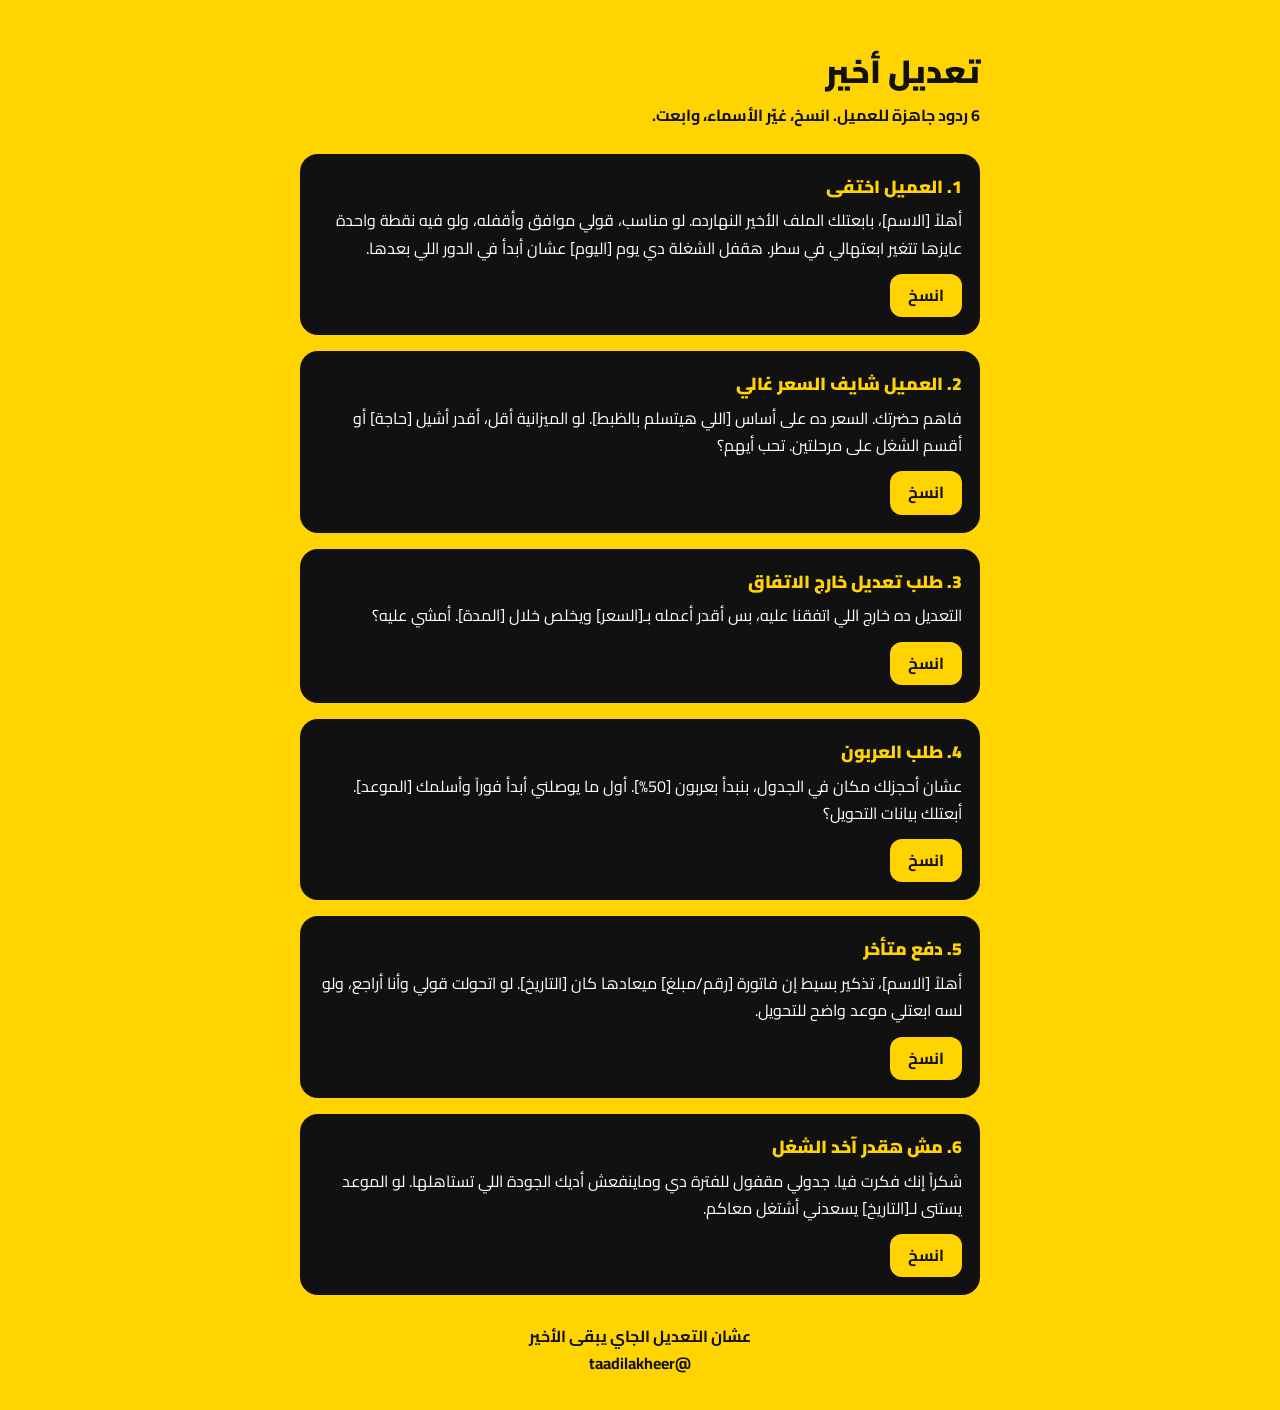
==== index.html @ f3acf8b4 "Add initial HTML template for client response forms" ====
<!doctype html>
<html lang="ar" dir="rtl">
<head>
<meta charset="utf-8">
<meta name="viewport" content="width=device-width,initial-scale=1">
<title>تعديل أخير | قوالب الرد على العميل</title>
<meta name="description" content="قوالب جاهزة بالمصري للرد على العملاء: متابعة، سعر، تعديلات، عربون. انسخ وابعت.">
<style>
@import url('https://fonts.googleapis.com/css2?family=Cairo:wght@400;700;900&display=swap');
*{box-sizing:border-box;margin:0}
body{background:#FFD400;color:#111;font-family:'Cairo',system-ui,sans-serif;line-height:1.7;padding:20px}
.wrap{max-width:680px;margin:0 auto}
h1{font-size:2rem;font-weight:900;margin:24px 0 4px}
.sub{font-weight:700;margin-bottom:24px}
.card{background:#111;color:#FFD400;border-radius:18px;padding:18px;margin-bottom:16px}
.card h2{font-size:1.1rem;font-weight:900;margin-bottom:6px}
.card p{color:#fff;white-space:pre-line;margin-bottom:12px}
button{font:inherit;font-weight:700;background:#FFD400;color:#111;border:0;border-radius:12px;padding:8px 18px;cursor:pointer}
button.done{background:#fff}
footer{text-align:center;font-weight:700;margin:28px 0 12px}
</style>
</head>
<body>
<div class="wrap">
<h1>تعديل أخير</h1>
<div class="sub">6 ردود جاهزة للعميل. انسخ، غيّر الأسماء، وابعت.</div>

<div class="card"><h2>1. العميل اختفى</h2>
<p id="t1">أهلاً [الاسم]، بابعتلك الملف الأخير النهارده. لو مناسب، قولي موافق وأقفله، ولو فيه نقطة واحدة عايزها تتغير ابعتهالي في سطر. هقفل الشغلة دي يوم [اليوم] عشان أبدأ في الدور اللي بعدها.</p>
<button onclick="c('t1',this)">انسخ</button></div>

<div class="card"><h2>2. العميل شايف السعر غالي</h2>
<p id="t2">فاهم حضرتك. السعر ده على أساس [اللي هيتسلم بالظبط]. لو الميزانية أقل، أقدر أشيل [حاجة] أو أقسم الشغل على مرحلتين. تحب أيهم؟</p>
<button onclick="c('t2',this)">انسخ</button></div>

<div class="card"><h2>3. طلب تعديل خارج الاتفاق</h2>
<p id="t3">التعديل ده خارج اللي اتفقنا عليه، بس أقدر أعمله بـ[السعر] ويخلص خلال [المدة]. أمشي عليه؟</p>
<button onclick="c('t3',this)">انسخ</button></div>

<div class="card"><h2>4. طلب العربون</h2>
<p id="t4">عشان أحجزلك مكان في الجدول، بنبدأ بعربون [50%]. أول ما يوصلني أبدأ فوراً وأسلمك [الموعد]. أبعتلك بيانات التحويل؟</p>
<button onclick="c('t4',this)">انسخ</button></div>

<div class="card"><h2>5. دفع متأخر</h2>
<p id="t5">أهلاً [الاسم]، تذكير بسيط إن فاتورة [رقم/مبلغ] ميعادها كان [التاريخ]. لو اتحولت قولي وأنا أراجع، ولو لسه ابعتلي موعد واضح للتحويل.</p>
<button onclick="c('t5',this)">انسخ</button></div>

<div class="card"><h2>6. مش هقدر آخد الشغل</h2>
<p id="t6">شكراً إنك فكرت فيا. جدولي مقفول للفترة دي وماينفعش أديك الجودة اللي تستاهلها. لو الموعد يستنى لـ[التاريخ] يسعدني أشتغل معاكم.</p>
<button onclick="c('t6',this)">انسخ</button></div>

<footer>عشان التعديل الجاي يبقى الأخير<br>@taadilakheer</footer>
</div>
<script>
function c(id,b){navigator.clipboard.writeText(document.getElementById(id).innerText).then(function(){b.textContent='اتنسخ';b.className='done';setTimeout(function(){b.textContent='انسخ';b.className=''},1500)})}
</script>
</body>
</html>
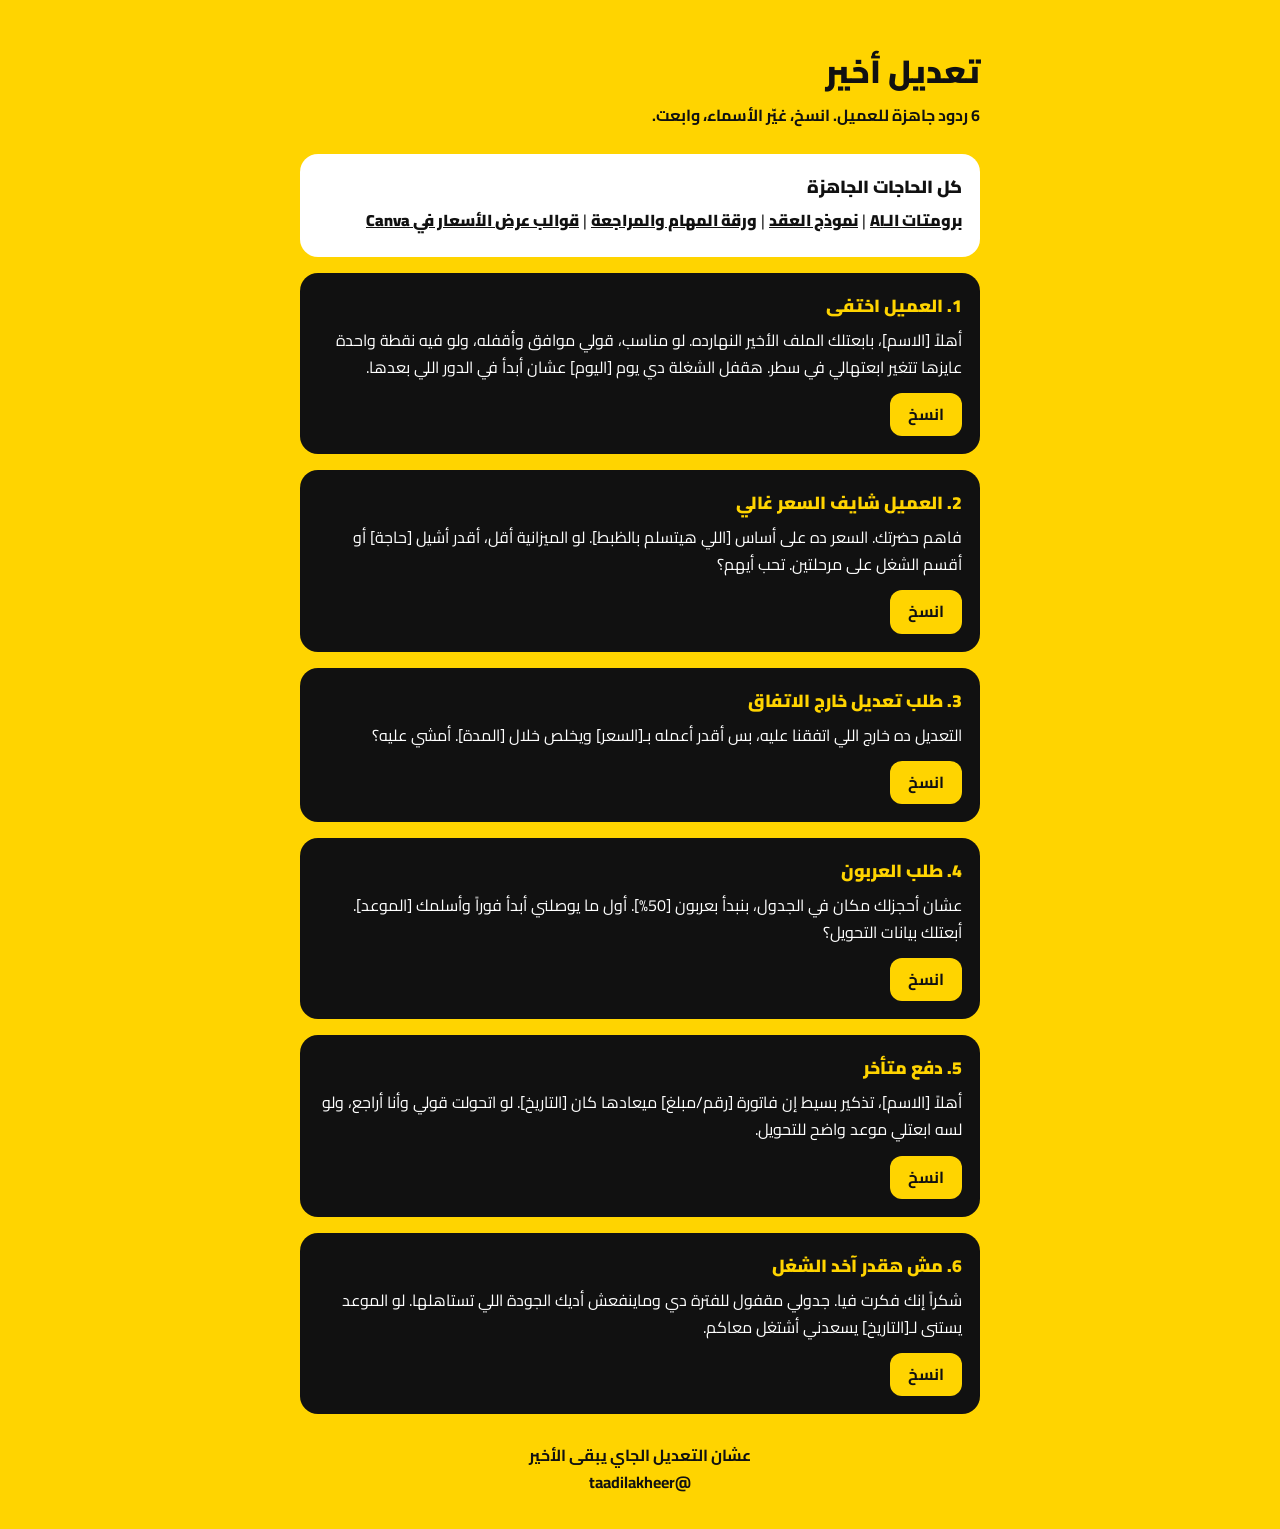
==== commit ccb46281: "Fix HTML structure and add new content" ====
--- a/index.html
+++ b/index.html
@@ -18,12 +18,15 @@
 button{font:inherit;font-weight:700;background:#FFD400;color:#111;border:0;border-radius:12px;padding:8px 18px;cursor:pointer}
 button.done{background:#fff}
 footer{text-align:center;font-weight:700;margin:28px 0 12px}
-</style>
+a{color:#111;font-weight:900}</style>
 </head>
 <body>
 <div class="wrap">
 <h1>تعديل أخير</h1>
 <div class="sub">6 ردود جاهزة للعميل. انسخ، غيّر الأسماء، وابعت.</div>
+<div class="card" style="background:#fff;color:#111"><h2 style="color:#111">كل الحاجات الجاهزة</h2>
+<p style="color:#111;margin-bottom:4px"><a href="prompts.html">برومتات الـAI</a> | <a href="contract.html">نموذج العقد</a> | <a href="planner.html">ورقة المهام والمراجعة</a> | <a href="https://www.canva.com/templates/?query=proposal" rel="noopener">قوالب عرض الأسعار في Canva</a></p></div>
+
 
 <div class="card"><h2>1. العميل اختفى</h2>
 <p id="t1">أهلاً [الاسم]، بابعتلك الملف الأخير النهارده. لو مناسب، قولي موافق وأقفله، ولو فيه نقطة واحدة عايزها تتغير ابعتهالي في سطر. هقفل الشغلة دي يوم [اليوم] عشان أبدأ في الدور اللي بعدها.</p>
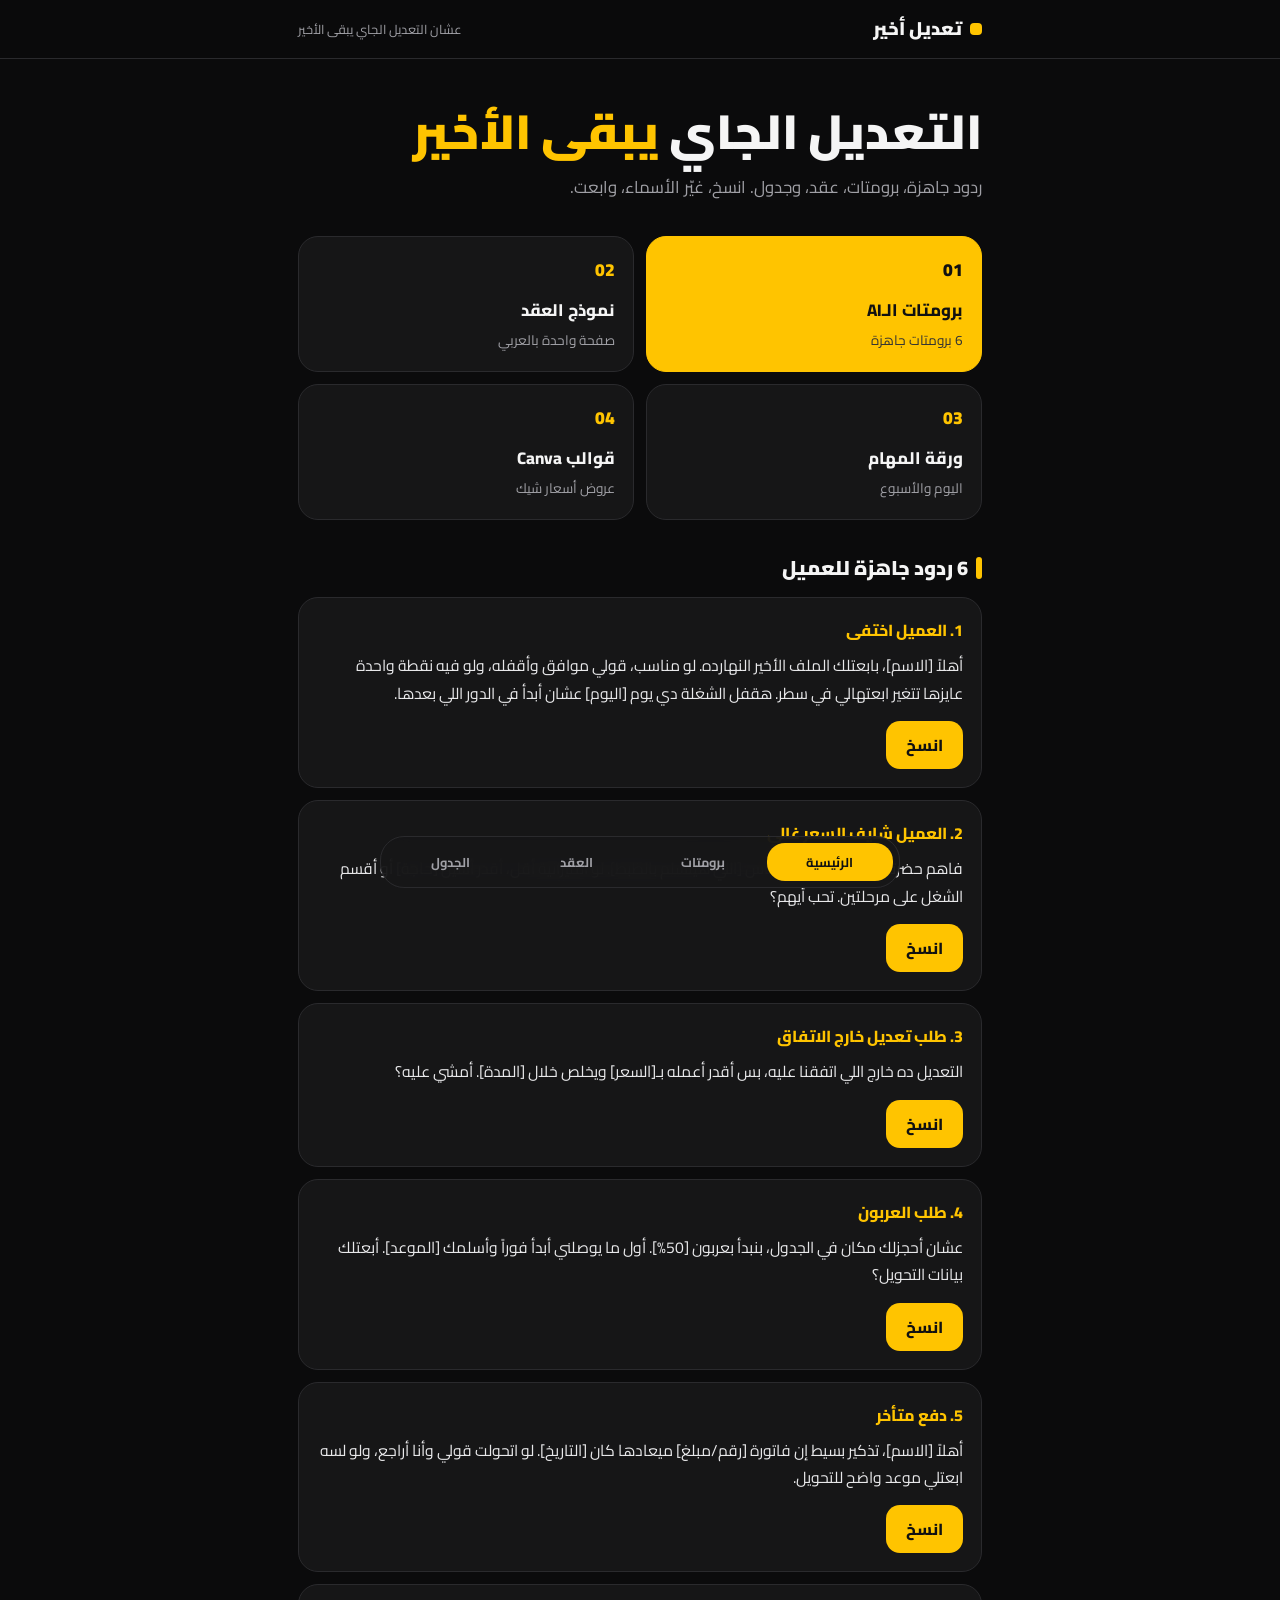
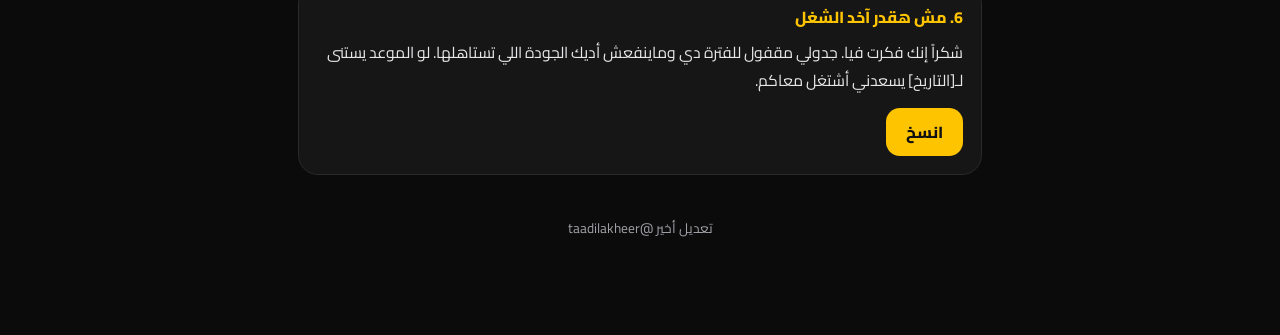
==== commit ca252736: "Refactor index.html structure and content" ====
--- a/index.html
+++ b/index.html
@@ -1,61 +1,9 @@
-<!doctype html>
-<html lang="ar" dir="rtl">
-<head>
-<meta charset="utf-8">
-<meta name="viewport" content="width=device-width,initial-scale=1">
-<title>تعديل أخير | قوالب الرد على العميل</title>
-<meta name="description" content="قوالب جاهزة بالمصري للرد على العملاء: متابعة، سعر، تعديلات، عربون. انسخ وابعت.">
-<style>
-@import url('https://fonts.googleapis.com/css2?family=Cairo:wght@400;700;900&display=swap');
-*{box-sizing:border-box;margin:0}
-body{background:#FFD400;color:#111;font-family:'Cairo',system-ui,sans-serif;line-height:1.7;padding:20px}
-.wrap{max-width:680px;margin:0 auto}
-h1{font-size:2rem;font-weight:900;margin:24px 0 4px}
-.sub{font-weight:700;margin-bottom:24px}
-.card{background:#111;color:#FFD400;border-radius:18px;padding:18px;margin-bottom:16px}
-.card h2{font-size:1.1rem;font-weight:900;margin-bottom:6px}
-.card p{color:#fff;white-space:pre-line;margin-bottom:12px}
-button{font:inherit;font-weight:700;background:#FFD400;color:#111;border:0;border-radius:12px;padding:8px 18px;cursor:pointer}
-button.done{background:#fff}
-footer{text-align:center;font-weight:700;margin:28px 0 12px}
-a{color:#111;font-weight:900}</style>
-</head>
-<body>
-<div class="wrap">
-<h1>تعديل أخير</h1>
-<div class="sub">6 ردود جاهزة للعميل. انسخ، غيّر الأسماء، وابعت.</div>
-<div class="card" style="background:#fff;color:#111"><h2 style="color:#111">كل الحاجات الجاهزة</h2>
-<p style="color:#111;margin-bottom:4px"><a href="prompts.html">برومتات الـAI</a> | <a href="contract.html">نموذج العقد</a> | <a href="planner.html">ورقة المهام والمراجعة</a> | <a href="https://www.canva.com/templates/?query=proposal" rel="noopener">قوالب عرض الأسعار في Canva</a></p></div>
-
-
-<div class="card"><h2>1. العميل اختفى</h2>
-<p id="t1">أهلاً [الاسم]، بابعتلك الملف الأخير النهارده. لو مناسب، قولي موافق وأقفله، ولو فيه نقطة واحدة عايزها تتغير ابعتهالي في سطر. هقفل الشغلة دي يوم [اليوم] عشان أبدأ في الدور اللي بعدها.</p>
-<button onclick="c('t1',this)">انسخ</button></div>
-
-<div class="card"><h2>2. العميل شايف السعر غالي</h2>
-<p id="t2">فاهم حضرتك. السعر ده على أساس [اللي هيتسلم بالظبط]. لو الميزانية أقل، أقدر أشيل [حاجة] أو أقسم الشغل على مرحلتين. تحب أيهم؟</p>
-<button onclick="c('t2',this)">انسخ</button></div>
-
-<div class="card"><h2>3. طلب تعديل خارج الاتفاق</h2>
-<p id="t3">التعديل ده خارج اللي اتفقنا عليه، بس أقدر أعمله بـ[السعر] ويخلص خلال [المدة]. أمشي عليه؟</p>
-<button onclick="c('t3',this)">انسخ</button></div>
-
-<div class="card"><h2>4. طلب العربون</h2>
-<p id="t4">عشان أحجزلك مكان في الجدول، بنبدأ بعربون [50%]. أول ما يوصلني أبدأ فوراً وأسلمك [الموعد]. أبعتلك بيانات التحويل؟</p>
-<button onclick="c('t4',this)">انسخ</button></div>
-
-<div class="card"><h2>5. دفع متأخر</h2>
-<p id="t5">أهلاً [الاسم]، تذكير بسيط إن فاتورة [رقم/مبلغ] ميعادها كان [التاريخ]. لو اتحولت قولي وأنا أراجع، ولو لسه ابعتلي موعد واضح للتحويل.</p>
-<button onclick="c('t5',this)">انسخ</button></div>
-
-<div class="card"><h2>6. مش هقدر آخد الشغل</h2>
-<p id="t6">شكراً إنك فكرت فيا. جدولي مقفول للفترة دي وماينفعش أديك الجودة اللي تستاهلها. لو الموعد يستنى لـ[التاريخ] يسعدني أشتغل معاكم.</p>
-<button onclick="c('t6',this)">انسخ</button></div>
-
-<footer>عشان التعديل الجاي يبقى الأخير<br>@taadilakheer</footer>
-</div>
-<script>
-function c(id,b){navigator.clipboard.writeText(document.getElementById(id).innerText).then(function(){b.textContent='اتنسخ';b.className='done';setTimeout(function(){b.textContent='انسخ';b.className=''},1500)})}
-</script>
-</body>
-</html>
+<!doctype html><html lang="ar" dir="rtl"><head><meta charset="utf-8"><meta name="viewport" content="width=device-width,initial-scale=1,viewport-fit=cover"><meta name="theme-color" content="#0B0B0C"><title>ردود جاهزة للعميل | تعديل أخير</title><meta name="description" content="تعديل أخير: حاجات جاهزة للفريلانسر المصري"><link rel="preconnect" href="https://fonts.googleapis.com"><link href="https://fonts.googleapis.com/css2?family=Cairo:wght@400;700;800;900&display=swap" rel="stylesheet"><link rel="stylesheet" href="style.css"></head><body>
+<header class="top"><div class="wrap"><a href="./" class="logo"><i></i>تعديل أخير</a><span style="color:var(--m);font-size:.8rem">عشان التعديل الجاي يبقى الأخير</span></div></header>
+<main class="wrap"><section class="hero"><h1>التعديل الجاي <em>يبقى الأخير</em></h1><p>ردود جاهزة، برومتات، عقد، وجدول. انسخ، غيّر الأسماء، وابعت.</p></section>
+<div class="grid"><a class="tile y" href="prompts.html"><i class="e">01</i><b>برومتات الـAI</b><span>6 برومتات جاهزة</span></a><a class="tile" href="contract.html"><i class="e">02</i><b>نموذج العقد</b><span>صفحة واحدة بالعربي</span></a><a class="tile" href="planner.html"><i class="e">03</i><b>ورقة المهام</b><span>اليوم والأسبوع</span></a><a class="tile" href="https://www.canva.com/templates/?query=proposal" rel="noopener"><i class="e">04</i><b>قوالب Canva</b><span>عروض أسعار شيك</span></a></div>
+<h2 class="s">6 ردود جاهزة للعميل</h2><div class="card"><h3>1. العميل اختفى</h3><p id="t1">أهلاً [الاسم]، بابعتلك الملف الأخير النهارده. لو مناسب، قولي موافق وأقفله، ولو فيه نقطة واحدة عايزها تتغير ابعتهالي في سطر. هقفل الشغلة دي يوم [اليوم] عشان أبدأ في الدور اللي بعدها.</p><button class="btn" onclick="c('t1',this)">انسخ</button></div><div class="card"><h3>2. العميل شايف السعر غالي</h3><p id="t2">فاهم حضرتك. السعر ده على أساس [اللي هيتسلم بالظبط]. لو الميزانية أقل، أقدر أشيل [حاجة] أو أقسم الشغل على مرحلتين. تحب أيهم؟</p><button class="btn" onclick="c('t2',this)">انسخ</button></div><div class="card"><h3>3. طلب تعديل خارج الاتفاق</h3><p id="t3">التعديل ده خارج اللي اتفقنا عليه، بس أقدر أعمله بـ[السعر] ويخلص خلال [المدة]. أمشي عليه؟</p><button class="btn" onclick="c('t3',this)">انسخ</button></div><div class="card"><h3>4. طلب العربون</h3><p id="t4">عشان أحجزلك مكان في الجدول، بنبدأ بعربون [50%]. أول ما يوصلني أبدأ فوراً وأسلمك [الموعد]. أبعتلك بيانات التحويل؟</p><button class="btn" onclick="c('t4',this)">انسخ</button></div><div class="card"><h3>5. دفع متأخر</h3><p id="t5">أهلاً [الاسم]، تذكير بسيط إن فاتورة [رقم/مبلغ] ميعادها كان [التاريخ]. لو اتحولت قولي وأنا أراجع، ولو لسه ابعتلي موعد واضح للتحويل.</p><button class="btn" onclick="c('t5',this)">انسخ</button></div><div class="card"><h3>6. مش هقدر آخد الشغل</h3><p id="t6">شكراً إنك فكرت فيا. جدولي مقفول للفترة دي وماينفعش أديك الجودة اللي تستاهلها. لو الموعد يستنى لـ[التاريخ] يسعدني أشتغل معاكم.</p><button class="btn" onclick="c('t6',this)">انسخ</button></div></main>
+<div class="wrap"><div class="foot">تعديل أخير @taadilakheer</div></div>
+<nav class="nav"><a href="./" class=on>الرئيسية</a><a href="prompts.html">برومتات</a><a href="contract.html">العقد</a><a href="planner.html">الجدول</a></nav>
+<script>function c(id,b){navigator.clipboard.writeText(document.getElementById(id).innerText).then(function(){var o=b.textContent;b.textContent='اتنسخ ✓';b.classList.add('ok');setTimeout(function(){b.textContent=o;b.classList.remove('ok')},1600)})}</script>
+</body></html>
--- a/style.css
+++ b/style.css
@@ -0,0 +1,42 @@
+:root{--y:#FFC400;--bg:#0B0B0C;--c:#161617;--c2:#1F1F21;--b:#2A2A2D;--t:#F5F5F5;--m:#A0A0A6}
+*{box-sizing:border-box;margin:0;padding:0;-webkit-tap-highlight-color:transparent}
+html{scroll-behavior:smooth}
+body{font-family:'Cairo',system-ui,sans-serif;background:var(--bg);color:var(--t);line-height:1.75;padding-bottom:84px}
+a{color:inherit;text-decoration:none}
+.wrap{max-width:720px;margin:0 auto;padding:0 18px}
+.top{position:sticky;top:0;z-index:5;background:rgba(11,11,12,.85);backdrop-filter:blur(14px);border-bottom:1px solid var(--b)}
+.top .wrap{display:flex;align-items:center;justify-content:space-between;height:58px}
+.logo{font-weight:900;font-size:1.15rem;display:flex;align-items:center;gap:8px}
+.logo i{width:12px;height:12px;border-radius:4px;background:var(--y);display:inline-block}
+.hero{padding:44px 0 26px}
+.hero h1{font-size:clamp(2rem,8vw,3rem);font-weight:900;line-height:1.2}
+.hero h1 em{font-style:normal;color:var(--y)}
+.hero p{color:var(--m);margin-top:12px;font-size:1.05rem}
+.grid{display:grid;grid-template-columns:1fr 1fr;gap:12px;margin:8px 0 30px}
+.tile{background:var(--c);border:1px solid var(--b);border-radius:20px;padding:18px;display:block;transition:.2s}
+.tile:active{transform:scale(.97)}
+.tile b{display:block;font-size:1.05rem;font-weight:800}
+.tile span{color:var(--m);font-size:.85rem}
+.tile .e{font-style:normal;font-weight:900;font-size:1.1rem;display:block;margin-bottom:10px;color:var(--y)}.tile.y .e{color:#111}
+.tile.y{background:var(--y);color:#111;border-color:var(--y)}.tile.y span{color:#333}
+h2.s{font-size:1.25rem;font-weight:900;margin:26px 0 12px;display:flex;align-items:center;gap:8px}
+h2.s:before{content:"";width:6px;height:22px;background:var(--y);border-radius:3px}
+.card{background:var(--c);border:1px solid var(--b);border-radius:20px;padding:18px;margin-bottom:12px}
+.card h3{font-size:1rem;font-weight:800;margin-bottom:8px;color:var(--y)}
+.card p{white-space:pre-line;color:#E8E8EA;font-size:.98rem}
+.btn{margin-top:14px;font:inherit;font-weight:800;background:var(--y);color:#111;border:0;border-radius:14px;padding:10px 20px;cursor:pointer;transition:.15s}
+.btn:active{transform:scale(.95)}.btn.ok{background:#fff}
+.nav{position:fixed;bottom:12px;left:12px;right:12px;z-index:9;max-width:520px;margin:0 auto;background:rgba(22,22,23,.92);backdrop-filter:blur(16px);border:1px solid var(--b);border-radius:24px;display:flex;padding:6px}
+.nav a{flex:1;text-align:center;font-size:.8rem;font-weight:700;padding:8px 2px;border-radius:18px;color:var(--m)}
+.nav a.on{background:var(--y);color:#111}
+.foot{text-align:center;color:var(--m);font-size:.85rem;padding:30px 0 10px}
+.sheet{background:#fff;color:#111;border-radius:20px;padding:22px;margin:10px 0 16px}
+.sheet h1{font-size:1.5rem;font-weight:900}.sheet .sub{color:#555;font-size:.9rem;margin-bottom:10px}
+.sheet h2{font-size:.95rem;background:#111;color:var(--y);padding:3px 12px;margin:14px 0 6px;border-radius:8px}
+.sheet p,.sheet li{font-size:.95rem}.sheet ol{padding-right:20px}
+.sheet table{width:100%;border-collapse:collapse;margin-top:6px}.sheet td,.sheet th{border:1px solid #ccc;padding:6px 8px;font-size:.9rem;height:30px}.sheet th{background:#f1f1f1}
+.f{border-bottom:1px dotted #777;display:inline-block;min-width:110px}
+.l{border-bottom:1px solid #aaa;height:30px;color:#888;font-size:.85rem}
+.g{display:grid;grid-template-columns:1fr 1fr;gap:10px}
+.sig{display:flex;gap:24px;margin-top:20px}.sig div{flex:1;border-top:1px solid #111;padding-top:4px;font-size:.85rem}
+@media print{body{background:#fff;padding:0}.top,.nav,.hero,.btn,.foot,.noprint{display:none!important}.sheet{border-radius:0;padding:0;margin:0}.wrap{max-width:none;padding:0}}
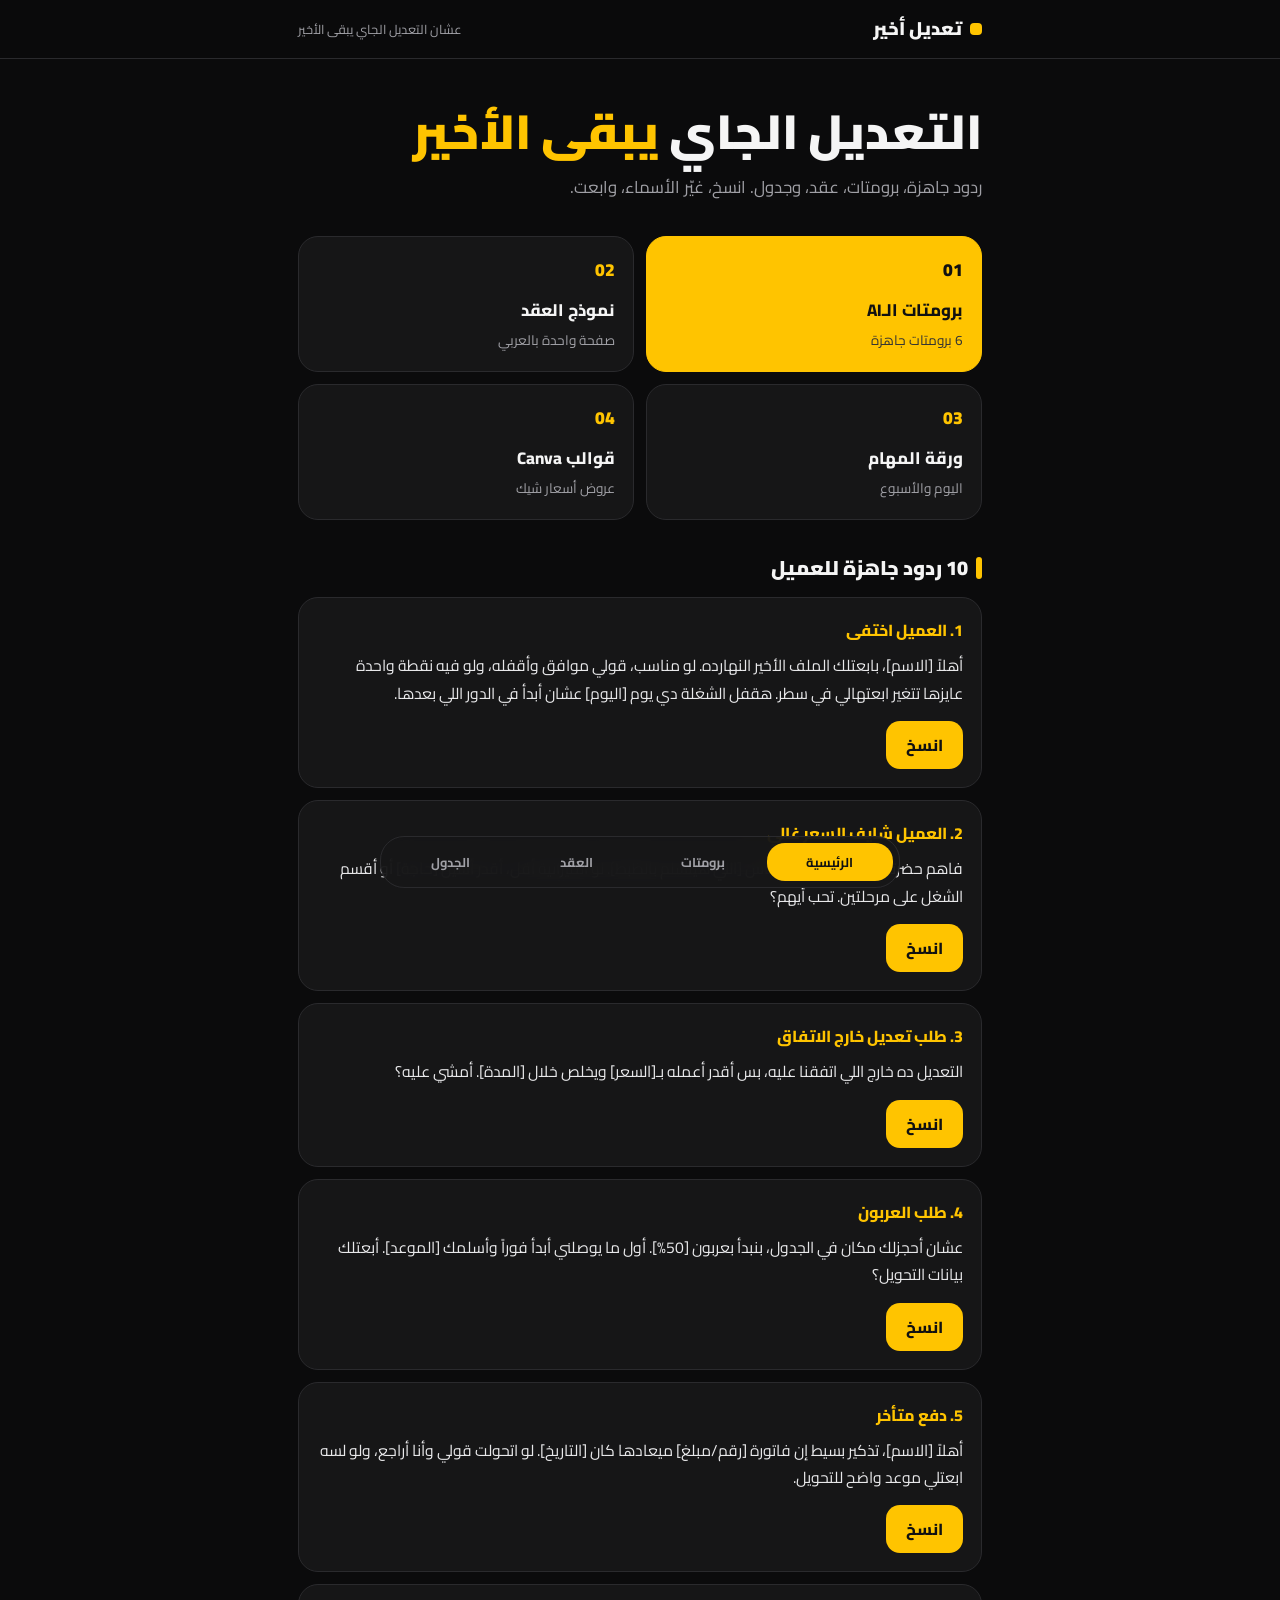
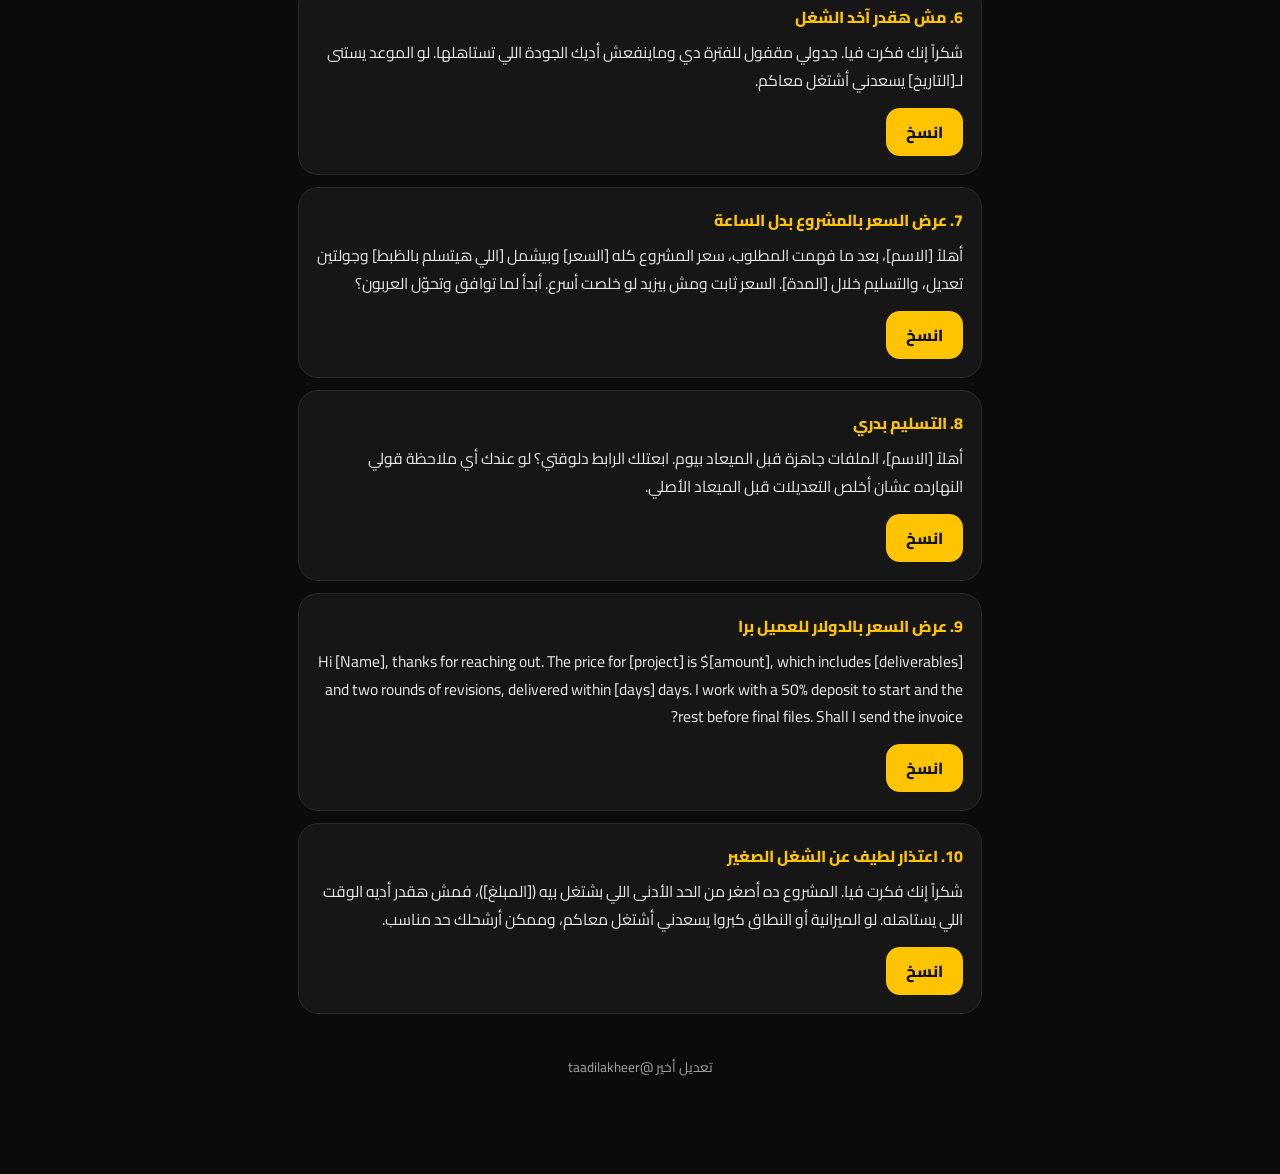
==== commit abbabe70: "Update index.html" ====
--- a/index.html
+++ b/index.html
@@ -2,7 +2,7 @@
 <header class="top"><div class="wrap"><a href="./" class="logo"><i></i>تعديل أخير</a><span style="color:var(--m);font-size:.8rem">عشان التعديل الجاي يبقى الأخير</span></div></header>
 <main class="wrap"><section class="hero"><h1>التعديل الجاي <em>يبقى الأخير</em></h1><p>ردود جاهزة، برومتات، عقد، وجدول. انسخ، غيّر الأسماء، وابعت.</p></section>
 <div class="grid"><a class="tile y" href="prompts.html"><i class="e">01</i><b>برومتات الـAI</b><span>6 برومتات جاهزة</span></a><a class="tile" href="contract.html"><i class="e">02</i><b>نموذج العقد</b><span>صفحة واحدة بالعربي</span></a><a class="tile" href="planner.html"><i class="e">03</i><b>ورقة المهام</b><span>اليوم والأسبوع</span></a><a class="tile" href="https://www.canva.com/templates/?query=proposal" rel="noopener"><i class="e">04</i><b>قوالب Canva</b><span>عروض أسعار شيك</span></a></div>
-<h2 class="s">6 ردود جاهزة للعميل</h2><div class="card"><h3>1. العميل اختفى</h3><p id="t1">أهلاً [الاسم]، بابعتلك الملف الأخير النهارده. لو مناسب، قولي موافق وأقفله، ولو فيه نقطة واحدة عايزها تتغير ابعتهالي في سطر. هقفل الشغلة دي يوم [اليوم] عشان أبدأ في الدور اللي بعدها.</p><button class="btn" onclick="c('t1',this)">انسخ</button></div><div class="card"><h3>2. العميل شايف السعر غالي</h3><p id="t2">فاهم حضرتك. السعر ده على أساس [اللي هيتسلم بالظبط]. لو الميزانية أقل، أقدر أشيل [حاجة] أو أقسم الشغل على مرحلتين. تحب أيهم؟</p><button class="btn" onclick="c('t2',this)">انسخ</button></div><div class="card"><h3>3. طلب تعديل خارج الاتفاق</h3><p id="t3">التعديل ده خارج اللي اتفقنا عليه، بس أقدر أعمله بـ[السعر] ويخلص خلال [المدة]. أمشي عليه؟</p><button class="btn" onclick="c('t3',this)">انسخ</button></div><div class="card"><h3>4. طلب العربون</h3><p id="t4">عشان أحجزلك مكان في الجدول، بنبدأ بعربون [50%]. أول ما يوصلني أبدأ فوراً وأسلمك [الموعد]. أبعتلك بيانات التحويل؟</p><button class="btn" onclick="c('t4',this)">انسخ</button></div><div class="card"><h3>5. دفع متأخر</h3><p id="t5">أهلاً [الاسم]، تذكير بسيط إن فاتورة [رقم/مبلغ] ميعادها كان [التاريخ]. لو اتحولت قولي وأنا أراجع، ولو لسه ابعتلي موعد واضح للتحويل.</p><button class="btn" onclick="c('t5',this)">انسخ</button></div><div class="card"><h3>6. مش هقدر آخد الشغل</h3><p id="t6">شكراً إنك فكرت فيا. جدولي مقفول للفترة دي وماينفعش أديك الجودة اللي تستاهلها. لو الموعد يستنى لـ[التاريخ] يسعدني أشتغل معاكم.</p><button class="btn" onclick="c('t6',this)">انسخ</button></div></main>
+<h2 class="s">10 ردود جاهزة للعميل</h2><div class="card"><h3>1. العميل اختفى</h3><p id="t1">أهلاً [الاسم]، بابعتلك الملف الأخير النهارده. لو مناسب، قولي موافق وأقفله، ولو فيه نقطة واحدة عايزها تتغير ابعتهالي في سطر. هقفل الشغلة دي يوم [اليوم] عشان أبدأ في الدور اللي بعدها.</p><button class="btn" onclick="c('t1',this)">انسخ</button></div><div class="card"><h3>2. العميل شايف السعر غالي</h3><p id="t2">فاهم حضرتك. السعر ده على أساس [اللي هيتسلم بالظبط]. لو الميزانية أقل، أقدر أشيل [حاجة] أو أقسم الشغل على مرحلتين. تحب أيهم؟</p><button class="btn" onclick="c('t2',this)">انسخ</button></div><div class="card"><h3>3. طلب تعديل خارج الاتفاق</h3><p id="t3">التعديل ده خارج اللي اتفقنا عليه، بس أقدر أعمله بـ[السعر] ويخلص خلال [المدة]. أمشي عليه؟</p><button class="btn" onclick="c('t3',this)">انسخ</button></div><div class="card"><h3>4. طلب العربون</h3><p id="t4">عشان أحجزلك مكان في الجدول، بنبدأ بعربون [50%]. أول ما يوصلني أبدأ فوراً وأسلمك [الموعد]. أبعتلك بيانات التحويل؟</p><button class="btn" onclick="c('t4',this)">انسخ</button></div><div class="card"><h3>5. دفع متأخر</h3><p id="t5">أهلاً [الاسم]، تذكير بسيط إن فاتورة [رقم/مبلغ] ميعادها كان [التاريخ]. لو اتحولت قولي وأنا أراجع، ولو لسه ابعتلي موعد واضح للتحويل.</p><button class="btn" onclick="c('t5',this)">انسخ</button></div><div class="card"><h3>6. مش هقدر آخد الشغل</h3><p id="t6">شكراً إنك فكرت فيا. جدولي مقفول للفترة دي وماينفعش أديك الجودة اللي تستاهلها. لو الموعد يستنى لـ[التاريخ] يسعدني أشتغل معاكم.</p><button class="btn" onclick="c('t6',this)">انسخ</button></div><div class="card"><h3>7. عرض السعر بالمشروع بدل الساعة</h3><p id="t7">أهلاً [الاسم]، بعد ما فهمت المطلوب، سعر المشروع كله [السعر] وبيشمل [اللي هيتسلم بالظبط] وجولتين تعديل، والتسليم خلال [المدة]. السعر ثابت ومش بيزيد لو خلصت أسرع. أبدأ لما توافق وتحوّل العربون؟</p><button class="btn" onclick="c('t7',this)">انسخ</button></div><div class="card"><h3>8. التسليم بدري</h3><p id="t8">أهلاً [الاسم]، الملفات جاهزة قبل الميعاد بيوم. ابعتلك الرابط دلوقتي؟ لو عندك أي ملاحظة قولي النهارده عشان أخلص التعديلات قبل الميعاد الأصلي.</p><button class="btn" onclick="c('t8',this)">انسخ</button></div><div class="card"><h3>9. عرض السعر بالدولار للعميل برا</h3><p id="t9">Hi [Name], thanks for reaching out. The price for [project] is $[amount], which includes [deliverables] and two rounds of revisions, delivered within [days] days. I work with a 50% deposit to start and the rest before final files. Shall I send the invoice?</p><button class="btn" onclick="c('t9',this)">انسخ</button></div><div class="card"><h3>10. اعتذار لطيف عن الشغل الصغير</h3><p id="t10">شكراً إنك فكرت فيا. المشروع ده أصغر من الحد الأدنى اللي بشتغل بيه ([المبلغ])، فمش هقدر أديه الوقت اللي يستاهله. لو الميزانية أو النطاق كبروا يسعدني أشتغل معاكم، وممكن أرشحلك حد مناسب.</p><button class="btn" onclick="c('t10',this)">انسخ</button></div></main>
 <div class="wrap"><div class="foot">تعديل أخير @taadilakheer</div></div>
 <nav class="nav"><a href="./" class=on>الرئيسية</a><a href="prompts.html">برومتات</a><a href="contract.html">العقد</a><a href="planner.html">الجدول</a></nav>
 <script>function c(id,b){navigator.clipboard.writeText(document.getElementById(id).innerText).then(function(){var o=b.textContent;b.textContent='اتنسخ ✓';b.classList.add('ok');setTimeout(function(){b.textContent=o;b.classList.remove('ok')},1600)})}</script>
